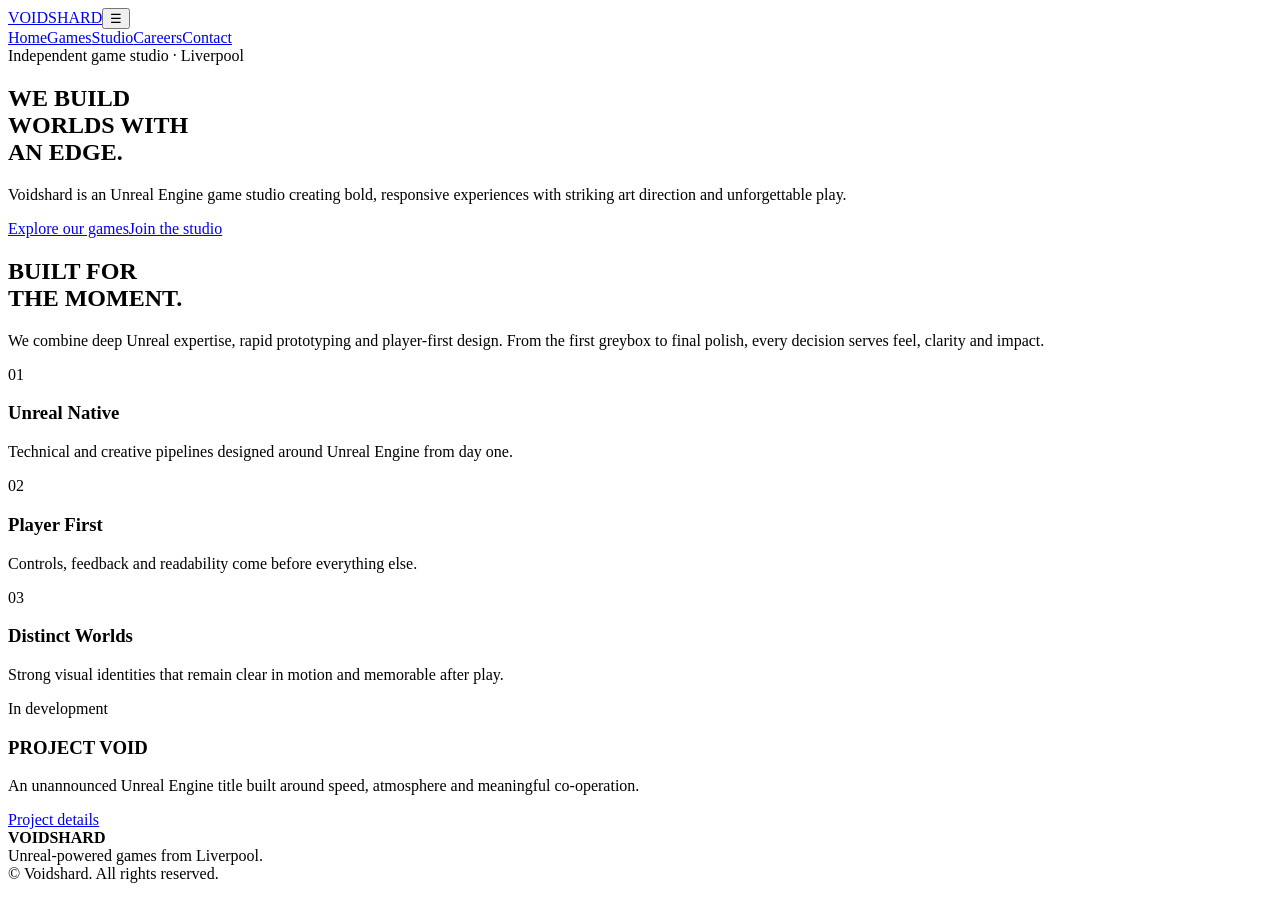
==== index.html @ ba858f99 "Add studio homepage" ====
<!doctype html><html lang="en"><head><meta charset="utf-8"><meta name="viewport" content="width=device-width,initial-scale=1"><meta name="description" content="Voidshard is an Unreal Engine game studio in Liverpool."><title>Home | Voidshard</title><link rel="stylesheet" href="assets/styles.css"></head><body><header class="site-header"><div class="wrap nav"><a class="brand" href="index.html"><span class="mark" aria-hidden="true"></span><span>VOIDSHARD</span></a><button class="menu" aria-label="Toggle navigation" aria-expanded="false">☰</button><nav class="nav-links"><a href="index.html">Home</a><a href="games.html">Games</a><a href="studio.html">Studio</a><a href="careers.html">Careers</a><a href="contact.html">Contact</a></nav></div></header><main><section class="hero"><div class="wrap"><div class="eyebrow">Independent game studio · Liverpool</div><h1>WE BUILD<br>WORLDS WITH<br>AN EDGE.</h1><p>Voidshard is an Unreal Engine game studio creating bold, responsive experiences with striking art direction and unforgettable play.</p><div class="actions"><a class="btn primary" href="games.html">Explore our games</a><a class="btn" href="careers.html">Join the studio</a></div></div></section><section class="section"><div class="wrap"><div class="section-head"><h2>BUILT FOR<br>THE MOMENT.</h2><p>We combine deep Unreal expertise, rapid prototyping and player-first design. From the first greybox to final polish, every decision serves feel, clarity and impact.</p></div><div class="grid-3"><article class="card"><span class="num">01</span><h3>Unreal Native</h3><p>Technical and creative pipelines designed around Unreal Engine from day one.</p></article><article class="card"><span class="num">02</span><h3>Player First</h3><p>Controls, feedback and readability come before everything else.</p></article><article class="card"><span class="num">03</span><h3>Distinct Worlds</h3><p>Strong visual identities that remain clear in motion and memorable after play.</p></article></div></div></section><section class="section"><div class="wrap"><div class="feature"><div class="feature-art" role="img" aria-label="Abstract placeholder artwork for an unannounced game"></div><div class="feature-copy"><div class="eyebrow">In development</div><h3>PROJECT VOID</h3><p>An unannounced Unreal Engine title built around speed, atmosphere and meaningful co-operation.</p><div class="actions"><a class="btn" href="games.html">Project details</a></div></div></div></div></section></main><footer><div class="wrap footer-row"><div><strong>VOIDSHARD</strong><div class="small">Unreal-powered games from Liverpool.</div></div><div class="small">© <span data-year></span> Voidshard. All rights reserved.</div></div></footer><script src="assets/script.js"></script></body></html>
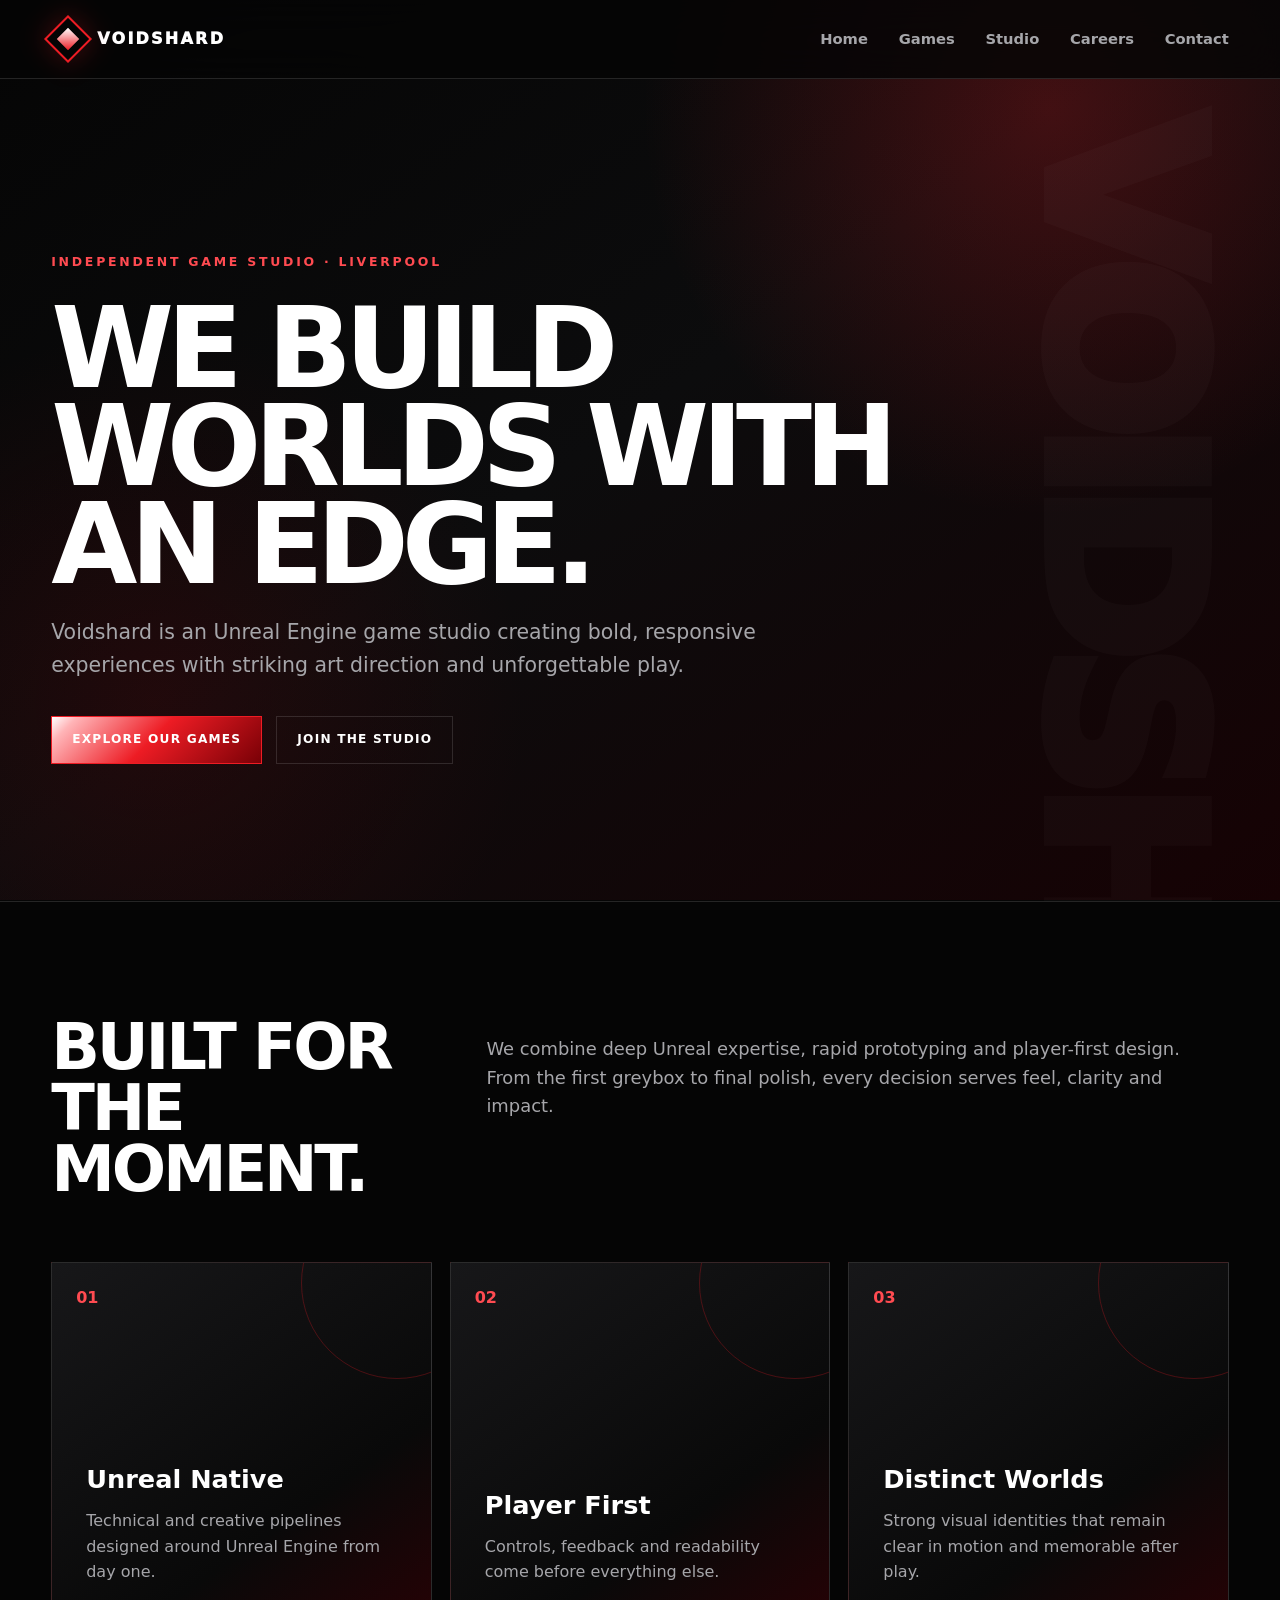
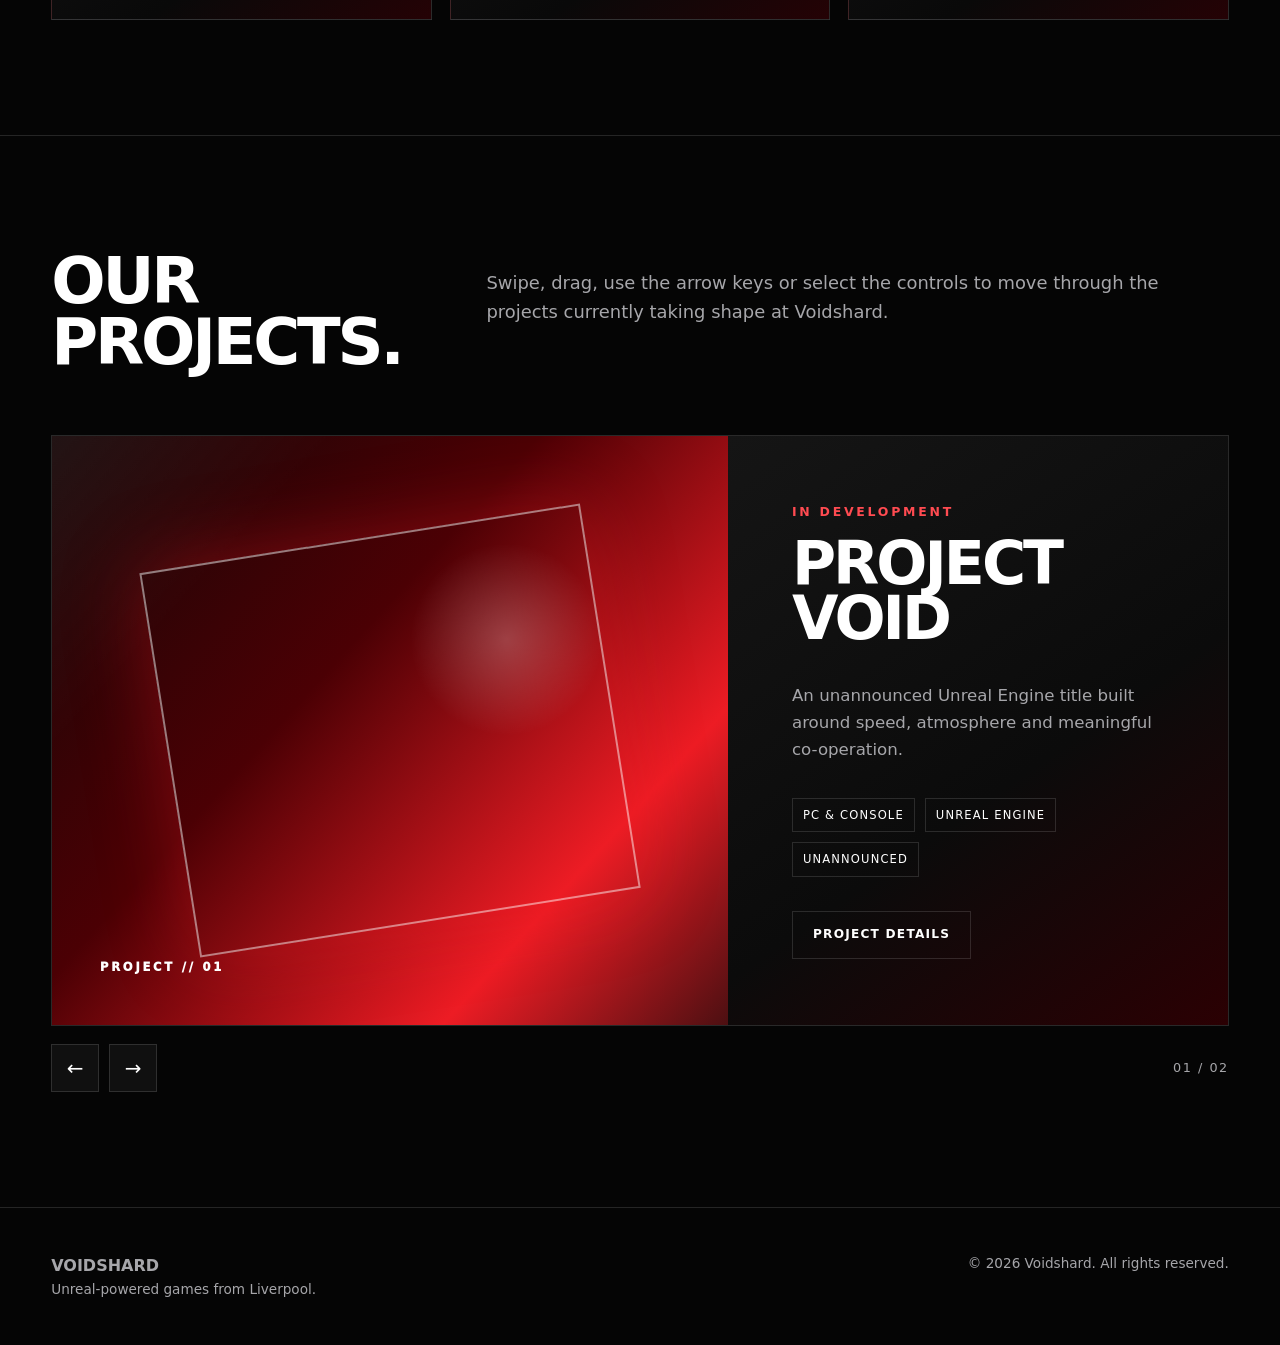
==== commit 8c1c56b7: "Add swipeable project showcase to homepage" ====
--- a/index.html
+++ b/index.html
@@ -1 +1 @@
-<!doctype html><html lang="en"><head><meta charset="utf-8"><meta name="viewport" content="width=device-width,initial-scale=1"><meta name="description" content="Voidshard is an Unreal Engine game studio in Liverpool."><title>Home | Voidshard</title><link rel="stylesheet" href="assets/styles.css"></head><body><header class="site-header"><div class="wrap nav"><a class="brand" href="index.html"><span class="mark" aria-hidden="true"></span><span>VOIDSHARD</span></a><button class="menu" aria-label="Toggle navigation" aria-expanded="false">☰</button><nav class="nav-links"><a href="index.html">Home</a><a href="games.html">Games</a><a href="studio.html">Studio</a><a href="careers.html">Careers</a><a href="contact.html">Contact</a></nav></div></header><main><section class="hero"><div class="wrap"><div class="eyebrow">Independent game studio · Liverpool</div><h1>WE BUILD<br>WORLDS WITH<br>AN EDGE.</h1><p>Voidshard is an Unreal Engine game studio creating bold, responsive experiences with striking art direction and unforgettable play.</p><div class="actions"><a class="btn primary" href="games.html">Explore our games</a><a class="btn" href="careers.html">Join the studio</a></div></div></section><section class="section"><div class="wrap"><div class="section-head"><h2>BUILT FOR<br>THE MOMENT.</h2><p>We combine deep Unreal expertise, rapid prototyping and player-first design. From the first greybox to final polish, every decision serves feel, clarity and impact.</p></div><div class="grid-3"><article class="card"><span class="num">01</span><h3>Unreal Native</h3><p>Technical and creative pipelines designed around Unreal Engine from day one.</p></article><article class="card"><span class="num">02</span><h3>Player First</h3><p>Controls, feedback and readability come before everything else.</p></article><article class="card"><span class="num">03</span><h3>Distinct Worlds</h3><p>Strong visual identities that remain clear in motion and memorable after play.</p></article></div></div></section><section class="section"><div class="wrap"><div class="feature"><div class="feature-art" role="img" aria-label="Abstract placeholder artwork for an unannounced game"></div><div class="feature-copy"><div class="eyebrow">In development</div><h3>PROJECT VOID</h3><p>An unannounced Unreal Engine title built around speed, atmosphere and meaningful co-operation.</p><div class="actions"><a class="btn" href="games.html">Project details</a></div></div></div></div></section></main><footer><div class="wrap footer-row"><div><strong>VOIDSHARD</strong><div class="small">Unreal-powered games from Liverpool.</div></div><div class="small">© <span data-year></span> Voidshard. All rights reserved.</div></div></footer><script src="assets/script.js"></script></body></html>+<!doctype html><html lang="en"><head><meta charset="utf-8"><meta name="viewport" content="width=device-width,initial-scale=1"><meta name="description" content="Voidshard is an Unreal Engine game studio in Liverpool."><title>Home | Voidshard</title><link rel="stylesheet" href="assets/styles.css"></head><body><header class="site-header"><div class="wrap nav"><a class="brand" href="index.html"><span class="mark" aria-hidden="true"></span><span>VOIDSHARD</span></a><button class="menu" aria-label="Toggle navigation" aria-expanded="false">☰</button><nav class="nav-links"><a href="index.html">Home</a><a href="games.html">Games</a><a href="studio.html">Studio</a><a href="careers.html">Careers</a><a href="contact.html">Contact</a></nav></div></header><main><section class="hero"><div class="wrap"><div class="eyebrow">Independent game studio · Liverpool</div><h1>WE BUILD<br>WORLDS WITH<br>AN EDGE.</h1><p>Voidshard is an Unreal Engine game studio creating bold, responsive experiences with striking art direction and unforgettable play.</p><div class="actions"><a class="btn primary" href="games.html">Explore our games</a><a class="btn" href="careers.html">Join the studio</a></div></div></section><section class="section"><div class="wrap"><div class="section-head"><h2>BUILT FOR<br>THE MOMENT.</h2><p>We combine deep Unreal expertise, rapid prototyping and player-first design. From the first greybox to final polish, every decision serves feel, clarity and impact.</p></div><div class="grid-3"><article class="card"><span class="num">01</span><h3>Unreal Native</h3><p>Technical and creative pipelines designed around Unreal Engine from day one.</p></article><article class="card"><span class="num">02</span><h3>Player First</h3><p>Controls, feedback and readability come before everything else.</p></article><article class="card"><span class="num">03</span><h3>Distinct Worlds</h3><p>Strong visual identities that remain clear in motion and memorable after play.</p></article></div></div></section><section class="section"><div class="wrap"><div class="section-head"><h2>OUR<br>PROJECTS.</h2><p>Swipe, drag, use the arrow keys or select the controls to move through the projects currently taking shape at Voidshard.</p></div><div class="projects-shell" data-carousel><div class="projects-viewport"><div class="projects-track"><article class="project-slide"><div class="project-art" data-project="PROJECT // 01"><span class="project-shape"></span></div><div class="project-copy"><div class="eyebrow">In development</div><h3>PROJECT VOID</h3><p>An unannounced Unreal Engine title built around speed, atmosphere and meaningful co-operation.</p><div class="project-meta"><span>PC & Console</span><span>Unreal Engine</span><span>Unannounced</span></div><div class="actions"><a class="btn" href="games.html#project-void">Project details</a></div></div></article><article class="project-slide"><div class="project-art alt" data-project="PROJECT // 02"><span class="project-shape"></span></div><div class="project-copy"><div class="eyebrow">Prototype</div><h3>PROJECT ECHO</h3><p>A second original concept exploring tactical movement, reactive environments and high-stakes team play.</p><div class="project-meta"><span>Prototype</span><span>Original IP</span><span>Unreal Engine</span></div><div class="actions"><a class="btn" href="games.html#project-echo">Project details</a></div></div></article></div></div><div class="carousel-controls"><div class="carousel-buttons"><button class="carousel-btn" type="button" data-prev aria-label="Previous project">←</button><button class="carousel-btn" type="button" data-next aria-label="Next project">→</button></div><div class="carousel-dots" data-dots aria-label="Choose project"></div><div class="carousel-status" aria-live="polite"><span data-current>01</span> / <span data-total>02</span></div></div></div></div></section></main><footer><div class="wrap footer-row"><div><strong>VOIDSHARD</strong><div class="small">Unreal-powered games from Liverpool.</div></div><div class="small">© <span data-year></span> Voidshard. All rights reserved.</div></div></footer><script src="assets/script.js"></script></body></html>
--- a/assets/styles.css
+++ b/assets/styles.css
@@ -0,0 +1 @@
+:root{--black:#050505;--black-2:#0b0b0c;--panel:#111113;--panel-2:#171719;--white:#fff;--off:#f2f2f2;--muted:#a6a6aa;--red:#ed1c24;--red-dark:#790006;--red-soft:#ff4b51;--line:rgba(255,255,255,.13);--max:1440px;--gutter:clamp(18px,4vw,64px)}*{box-sizing:border-box}html{scroll-behavior:smooth}body{margin:0;background:var(--black);color:var(--white);font-family:Inter,ui-sans-serif,system-ui,-apple-system,BlinkMacSystemFont,"Segoe UI",sans-serif;line-height:1.6;overflow-x:hidden}body:before{content:"";position:fixed;inset:0;pointer-events:none;z-index:-2;background:radial-gradient(circle at 82% 12%,rgba(237,28,36,.24),transparent 31%),radial-gradient(circle at 12% 78%,rgba(121,0,6,.2),transparent 28%),linear-gradient(145deg,#050505 0%,#0c0c0d 48%,#160204 100%)}a{color:inherit;text-decoration:none}button{font:inherit}.wrap{width:min(calc(100% - (var(--gutter)*2)),var(--max));margin:auto}.site-header{position:sticky;top:0;z-index:50;background:rgba(5,5,5,.84);backdrop-filter:blur(20px);border-bottom:1px solid var(--line)}.nav{min-height:78px;display:flex;align-items:center;justify-content:space-between;gap:24px}.brand{display:flex;align-items:center;gap:12px;font-weight:950;letter-spacing:.14em}.mark{width:34px;aspect-ratio:1;border:2px solid var(--red);transform:rotate(45deg);position:relative;box-shadow:0 0 28px rgba(237,28,36,.28)}.mark:after{content:"";position:absolute;inset:7px;background:linear-gradient(135deg,var(--white),var(--red))}.nav-links{display:flex;gap:clamp(16px,2.4vw,34px);font-size:.92rem;font-weight:750}.nav-links a{color:var(--muted)}.nav-links a:hover,.nav-links a.active{color:var(--white)}.menu{display:none;background:none;border:0;color:white;font-size:1.4rem}.hero{min-height:calc(100svh - 78px);display:grid;align-items:end;padding:clamp(84px,12vh,150px) 0 clamp(56px,8vh,90px);position:relative;overflow:hidden}.hero:after{content:"VOIDSHARD";position:absolute;right:-1vw;top:4vh;font-size:clamp(5rem,17vw,20rem);font-weight:1000;letter-spacing:-.09em;color:rgba(255,255,255,.025);writing-mode:vertical-rl}.eyebrow{color:var(--red-soft);text-transform:uppercase;letter-spacing:.22em;font-size:.78rem;font-weight:900}.hero h1,.page-hero h1{font-size:clamp(3.4rem,8.7vw,9rem);line-height:.88;letter-spacing:-.065em;margin:.25em 0 .2em;max-width:1100px}.hero p,.page-hero p{font-size:clamp(1rem,1.6vw,1.4rem);color:var(--muted);max-width:760px}.actions{display:flex;gap:14px;flex-wrap:wrap;margin-top:34px}.btn{display:inline-flex;align-items:center;justify-content:center;min-height:48px;padding:13px 20px;border:1px solid var(--line);font-weight:850;text-transform:uppercase;letter-spacing:.1em;font-size:.76rem;transition:.2s;background:transparent;color:var(--white)}.btn.primary{background:linear-gradient(135deg,var(--white) 0%,#ffb4b7 10%,var(--red) 48%,var(--red-dark) 100%);color:var(--white);border-color:var(--red)}.btn:hover{transform:translateY(-2px);border-color:rgba(255,255,255,.38)}.section{padding:clamp(72px,9vw,130px) 0;border-top:1px solid var(--line)}.section-head{display:grid;grid-template-columns:minmax(0,1fr) minmax(0,2fr);gap:clamp(26px,5vw,72px);margin-bottom:clamp(36px,5vw,62px)}.section h2{font-size:clamp(2.4rem,5vw,5.4rem);line-height:.95;letter-spacing:-.05em;margin:0}.section-head p{color:var(--muted);max-width:760px;font-size:clamp(1rem,1.4vw,1.15rem)}.grid-3{display:grid;grid-template-columns:repeat(3,minmax(0,1fr));gap:18px}.card{background:linear-gradient(145deg,var(--panel-2),#090909 68%,#250205);border:1px solid var(--line);min-height:clamp(280px,28vw,360px);padding:clamp(24px,3vw,34px);display:flex;flex-direction:column;justify-content:flex-end;position:relative;overflow:hidden}.card:before{content:"";position:absolute;width:190px;aspect-ratio:1;border:1px solid rgba(237,28,36,.28);border-radius:50%;top:-76px;right:-62px}.card .num{position:absolute;top:22px;left:24px;color:var(--red-soft);font-weight:900}.card h3{font-size:clamp(1.45rem,2vw,1.85rem);margin:0 0 8px}.card p{color:var(--muted);margin:0}.page-hero{padding:clamp(110px,14vw,180px) 0 clamp(70px,9vw,110px);min-height:58svh;display:flex;align-items:flex-end}.prose{max-width:850px}.prose h2{font-size:2rem;margin-top:2.5em}.prose p,.prose li{color:var(--muted);font-size:1.08rem}.jobs{display:grid;gap:12px}.job{display:grid;grid-template-columns:1fr auto;align-items:center;padding:24px;border:1px solid var(--line);background:linear-gradient(145deg,var(--panel),#150204)}.job h3{margin:0}.job span{color:var(--muted)}.contact-grid{display:grid;grid-template-columns:repeat(2,minmax(0,1fr));gap:30px}.contact-card{padding:34px;border:1px solid var(--line);background:linear-gradient(145deg,var(--panel),#170204)}.projects-shell{position:relative}.projects-viewport{overflow:hidden;border:1px solid var(--line);background:#090909;touch-action:pan-y pinch-zoom}.projects-track{display:flex;transition:transform .55s cubic-bezier(.22,.61,.36,1);will-change:transform}.project-slide{min-width:100%;display:grid;grid-template-columns:minmax(0,1.15fr) minmax(320px,.85fr);min-height:clamp(480px,46vw,650px)}.project-art{position:relative;overflow:hidden;isolation:isolate;background:#140103}.project-art:before{content:"";position:absolute;inset:-10%;background:radial-gradient(circle at 65% 38%,rgba(255,255,255,.22),transparent 14%),linear-gradient(135deg,rgba(255,255,255,.08),transparent 28%),linear-gradient(135deg,#080808 0%,#4b0004 42%,#ed1c24 72%,#0a0a0a 100%);transform:rotate(-3deg);z-index:-2}.project-art.alt:before{background:radial-gradient(circle at 32% 40%,rgba(255,255,255,.3),transparent 11%),linear-gradient(145deg,#fff 0%,#ff7479 8%,#8f0007 37%,#111 72%,#000 100%)}.project-art:after{content:attr(data-project);position:absolute;left:clamp(22px,4vw,48px);bottom:clamp(22px,4vw,48px);font-weight:950;letter-spacing:.24em;font-size:.72rem}.project-shape{position:absolute;inset:17%;border:clamp(2px,.22vw,4px) solid rgba(255,255,255,.48);transform:rotate(-9deg);box-shadow:0 0 80px rgba(237,28,36,.36)}.project-art.alt .project-shape{border-radius:50%;transform:rotate(0) scale(.78);box-shadow:0 0 0 36px rgba(237,28,36,.16),0 0 110px rgba(255,255,255,.2)}.project-copy{padding:clamp(34px,5vw,72px);display:flex;flex-direction:column;justify-content:center;background:linear-gradient(145deg,#151515 0%,#0b0b0b 58%,#2b0003 100%)}.project-copy h3{font-size:clamp(2.4rem,4.7vw,5rem);line-height:.92;margin:14px 0 20px;letter-spacing:-.05em}.project-copy p{color:var(--muted);font-size:clamp(1rem,1.3vw,1.14rem)}.project-meta{display:flex;gap:10px;flex-wrap:wrap;margin-top:18px}.project-meta span{border:1px solid var(--line);padding:7px 10px;font-size:.72rem;text-transform:uppercase;letter-spacing:.1em}.carousel-controls{display:flex;align-items:center;justify-content:space-between;gap:20px;margin-top:18px}.carousel-buttons{display:flex;gap:10px}.carousel-btn{width:48px;aspect-ratio:1;border:1px solid var(--line);background:#101010;color:#fff;cursor:pointer;font-size:1.25rem}.carousel-btn:hover{background:var(--red)}.carousel-dots{display:flex;gap:8px}.carousel-dot{width:28px;height:4px;border:0;background:#444;cursor:pointer;padding:0}.carousel-dot.active{background:var(--red)}.carousel-status{color:var(--muted);font-size:.8rem;letter-spacing:.12em;text-transform:uppercase}footer{padding:45px 0;border-top:1px solid var(--line);color:var(--muted)}.footer-row{display:flex;justify-content:space-between;gap:20px;flex-wrap:wrap}.small{font-size:.85rem;color:var(--muted)}@media(max-width:980px){.project-slide{grid-template-columns:1fr;min-height:0}.project-art{min-height:clamp(320px,56vw,520px)}.project-copy{min-height:340px}.section-head{grid-template-columns:1fr}.grid-3{grid-template-columns:repeat(2,minmax(0,1fr))}}@media(max-width:760px){:root{--gutter:20px}.nav-links{display:none;position:absolute;top:78px;left:0;right:0;padding:25px 20px;background:#090909;flex-direction:column;border-bottom:1px solid var(--line)}.nav-links.open{display:flex}.menu{display:block}.contact-grid,.grid-3{grid-template-columns:1fr}.hero h1,.page-hero h1{font-size:clamp(3rem,15vw,5.6rem)}.job{grid-template-columns:1fr;gap:8px}.project-art{min-height:72vw}.project-copy{padding:30px 24px;min-height:360px}.carousel-controls{align-items:flex-end}.carousel-status{display:none}}@media(max-width:430px){.brand{font-size:.9rem}.mark{width:29px}.hero{padding-top:72px}.actions{display:grid}.btn{width:100%}.project-copy h3{font-size:2.45rem}.carousel-dot{width:20px}}@media(min-width:1800px){:root{--max:1640px}.hero h1,.page-hero h1{font-size:9.5rem}.project-slide{min-height:720px}}@media(prefers-reduced-motion:reduce){html{scroll-behavior:auto}*,*:before,*:after{transition-duration:.01ms!important;animation-duration:.01ms!important;animation-iteration-count:1!important}}
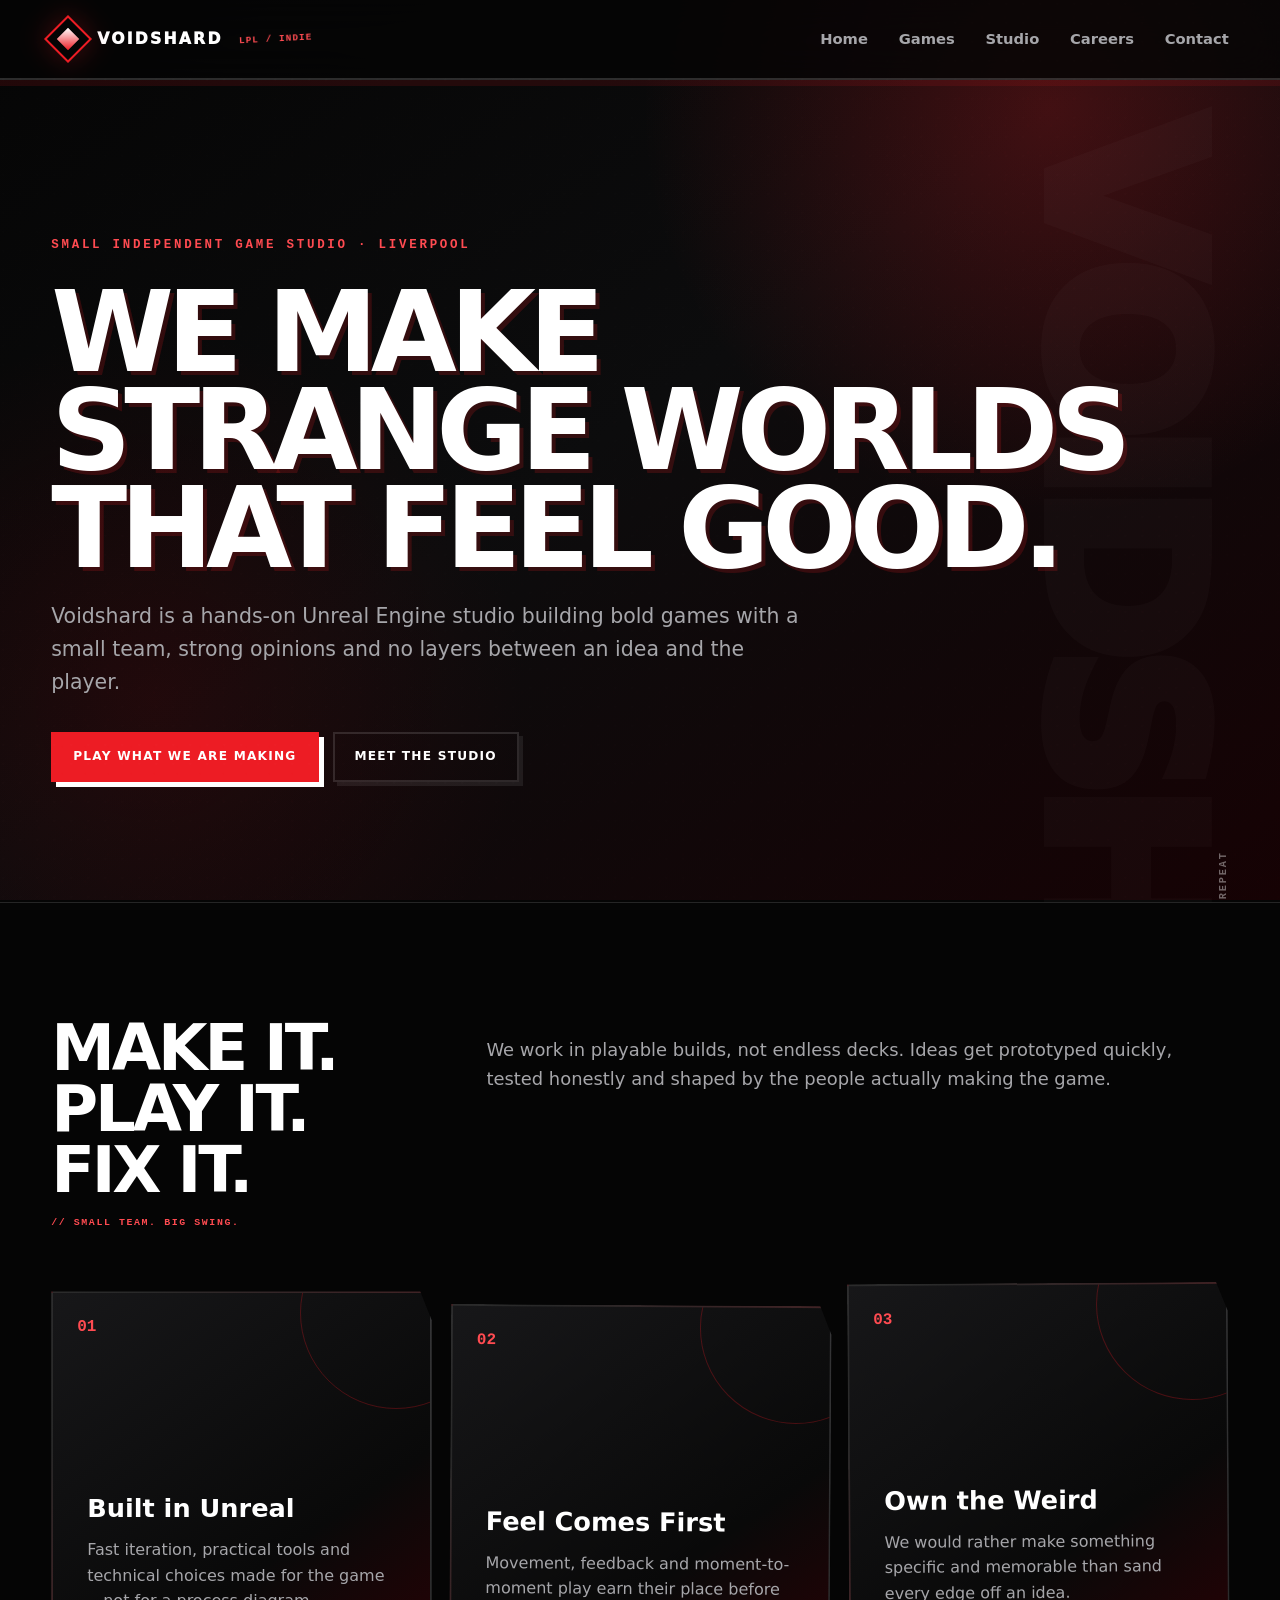
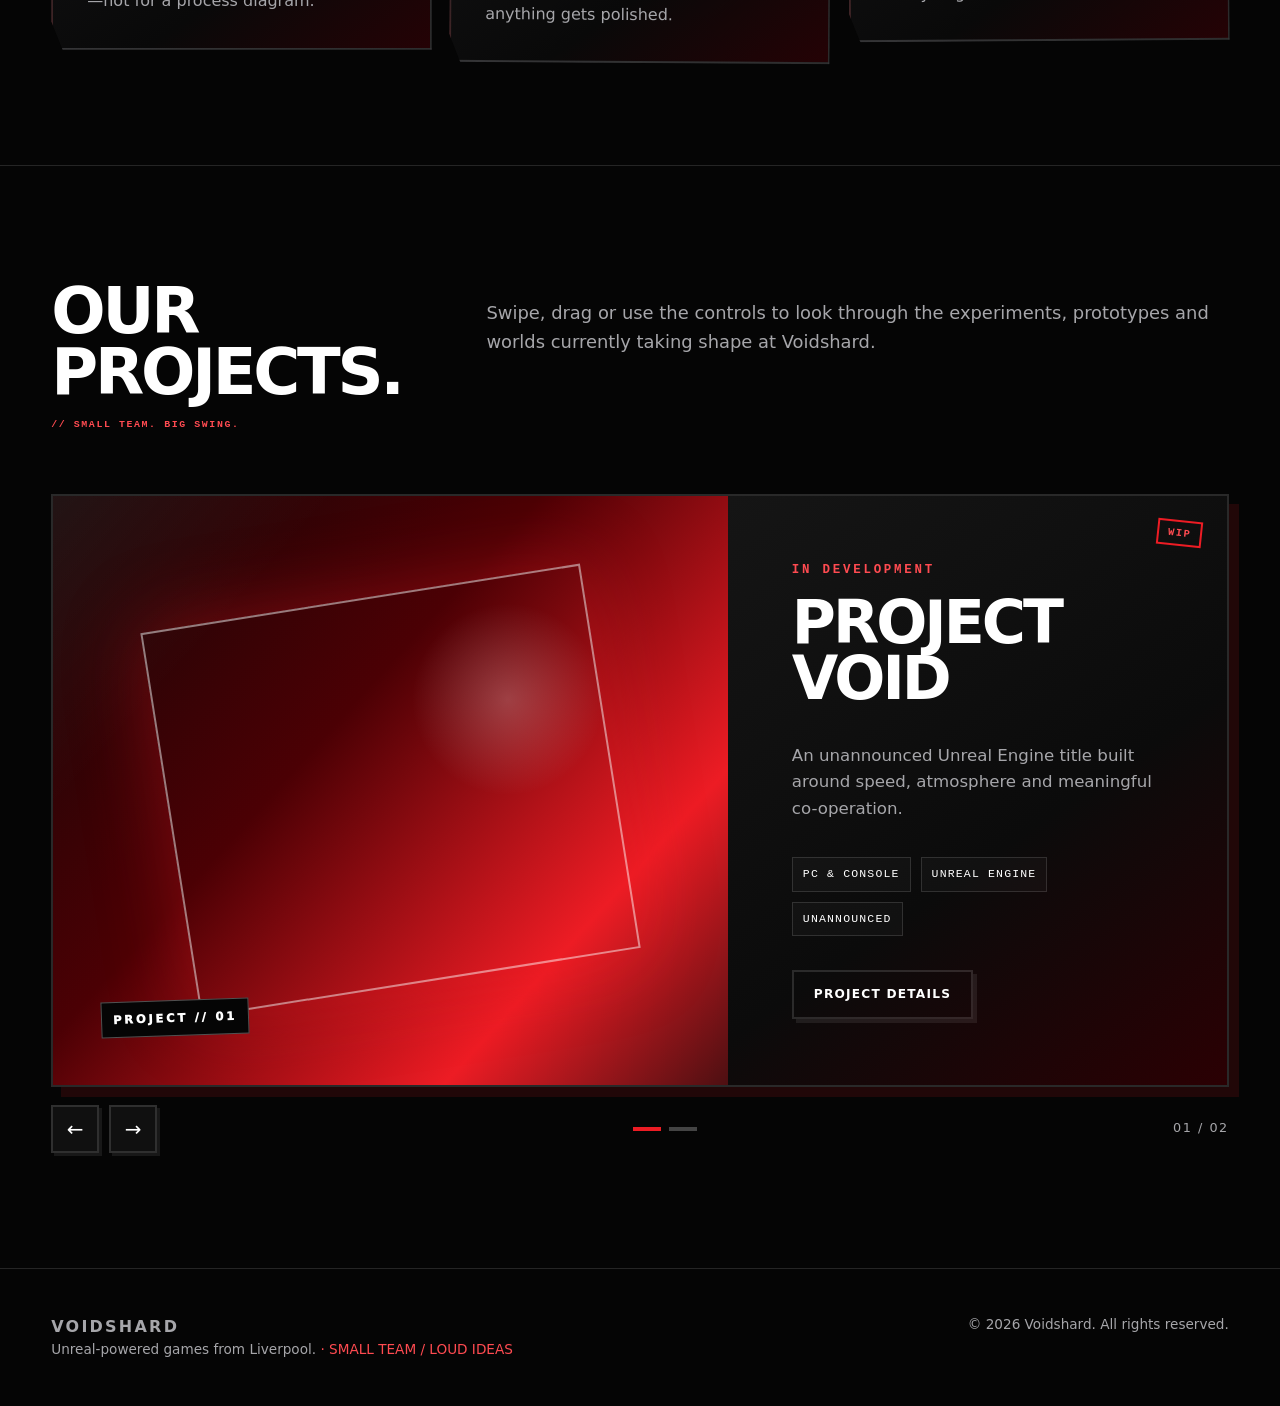
==== commit 38a64d34: "Make homepage voice more indie and personal" ====
--- a/index.html
+++ b/index.html
@@ -1 +1 @@
-<!doctype html><html lang="en"><head><meta charset="utf-8"><meta name="viewport" content="width=device-width,initial-scale=1"><meta name="description" content="Voidshard is an Unreal Engine game studio in Liverpool."><title>Home | Voidshard</title><link rel="stylesheet" href="assets/styles.css"></head><body><header class="site-header"><div class="wrap nav"><a class="brand" href="index.html"><span class="mark" aria-hidden="true"></span><span>VOIDSHARD</span></a><button class="menu" aria-label="Toggle navigation" aria-expanded="false">☰</button><nav class="nav-links"><a href="index.html">Home</a><a href="games.html">Games</a><a href="studio.html">Studio</a><a href="careers.html">Careers</a><a href="contact.html">Contact</a></nav></div></header><main><section class="hero"><div class="wrap"><div class="eyebrow">Independent game studio · Liverpool</div><h1>WE BUILD<br>WORLDS WITH<br>AN EDGE.</h1><p>Voidshard is an Unreal Engine game studio creating bold, responsive experiences with striking art direction and unforgettable play.</p><div class="actions"><a class="btn primary" href="games.html">Explore our games</a><a class="btn" href="careers.html">Join the studio</a></div></div></section><section class="section"><div class="wrap"><div class="section-head"><h2>BUILT FOR<br>THE MOMENT.</h2><p>We combine deep Unreal expertise, rapid prototyping and player-first design. From the first greybox to final polish, every decision serves feel, clarity and impact.</p></div><div class="grid-3"><article class="card"><span class="num">01</span><h3>Unreal Native</h3><p>Technical and creative pipelines designed around Unreal Engine from day one.</p></article><article class="card"><span class="num">02</span><h3>Player First</h3><p>Controls, feedback and readability come before everything else.</p></article><article class="card"><span class="num">03</span><h3>Distinct Worlds</h3><p>Strong visual identities that remain clear in motion and memorable after play.</p></article></div></div></section><section class="section"><div class="wrap"><div class="section-head"><h2>OUR<br>PROJECTS.</h2><p>Swipe, drag, use the arrow keys or select the controls to move through the projects currently taking shape at Voidshard.</p></div><div class="projects-shell" data-carousel><div class="projects-viewport"><div class="projects-track"><article class="project-slide"><div class="project-art" data-project="PROJECT // 01"><span class="project-shape"></span></div><div class="project-copy"><div class="eyebrow">In development</div><h3>PROJECT VOID</h3><p>An unannounced Unreal Engine title built around speed, atmosphere and meaningful co-operation.</p><div class="project-meta"><span>PC & Console</span><span>Unreal Engine</span><span>Unannounced</span></div><div class="actions"><a class="btn" href="games.html#project-void">Project details</a></div></div></article><article class="project-slide"><div class="project-art alt" data-project="PROJECT // 02"><span class="project-shape"></span></div><div class="project-copy"><div class="eyebrow">Prototype</div><h3>PROJECT ECHO</h3><p>A second original concept exploring tactical movement, reactive environments and high-stakes team play.</p><div class="project-meta"><span>Prototype</span><span>Original IP</span><span>Unreal Engine</span></div><div class="actions"><a class="btn" href="games.html#project-echo">Project details</a></div></div></article></div></div><div class="carousel-controls"><div class="carousel-buttons"><button class="carousel-btn" type="button" data-prev aria-label="Previous project">←</button><button class="carousel-btn" type="button" data-next aria-label="Next project">→</button></div><div class="carousel-dots" data-dots aria-label="Choose project"></div><div class="carousel-status" aria-live="polite"><span data-current>01</span> / <span data-total>02</span></div></div></div></div></section></main><footer><div class="wrap footer-row"><div><strong>VOIDSHARD</strong><div class="small">Unreal-powered games from Liverpool.</div></div><div class="small">© <span data-year></span> Voidshard. All rights reserved.</div></div></footer><script src="assets/script.js"></script></body></html>+<!doctype html><html lang="en"><head><meta charset="utf-8"><meta name="viewport" content="width=device-width,initial-scale=1"><meta name="description" content="Voidshard is an Unreal Engine game studio in Liverpool."><title>Home | Voidshard</title><link rel="stylesheet" href="assets/styles.css"></head><body><header class="site-header"><div class="wrap nav"><a class="brand" href="index.html"><span class="mark" aria-hidden="true"></span><span>VOIDSHARD</span></a><button class="menu" aria-label="Toggle navigation" aria-expanded="false">☰</button><nav class="nav-links"><a href="index.html">Home</a><a href="games.html">Games</a><a href="studio.html">Studio</a><a href="careers.html">Careers</a><a href="contact.html">Contact</a></nav></div></header><main><section class="hero"><div class="wrap"><div class="eyebrow">Small independent game studio · Liverpool</div><h1>WE MAKE<br>STRANGE WORLDS<br>THAT FEEL GOOD.</h1><p>Voidshard is a hands-on Unreal Engine studio building bold games with a small team, strong opinions and no layers between an idea and the player.</p><div class="actions"><a class="btn primary" href="games.html">Play what we are making</a><a class="btn" href="studio.html">Meet the studio</a></div></div></section><section class="section"><div class="wrap"><div class="section-head"><h2>MAKE IT.<br>PLAY IT.<br>FIX IT.</h2><p>We work in playable builds, not endless decks. Ideas get prototyped quickly, tested honestly and shaped by the people actually making the game.</p></div><div class="grid-3"><article class="card"><span class="num">01</span><h3>Built in Unreal</h3><p>Fast iteration, practical tools and technical choices made for the game—not for a process diagram.</p></article><article class="card"><span class="num">02</span><h3>Feel Comes First</h3><p>Movement, feedback and moment-to-moment play earn their place before anything gets polished.</p></article><article class="card"><span class="num">03</span><h3>Own the Weird</h3><p>We would rather make something specific and memorable than sand every edge off an idea.</p></article></div></div></section><section class="section"><div class="wrap"><div class="section-head"><h2>OUR<br>PROJECTS.</h2><p>Swipe, drag or use the controls to look through the experiments, prototypes and worlds currently taking shape at Voidshard.</p></div><div class="projects-shell" data-carousel><div class="projects-viewport"><div class="projects-track"><article class="project-slide"><div class="project-art" data-project="PROJECT // 01"><span class="project-shape"></span></div><div class="project-copy"><div class="eyebrow">In development</div><h3>PROJECT VOID</h3><p>An unannounced Unreal Engine title built around speed, atmosphere and meaningful co-operation.</p><div class="project-meta"><span>PC & Console</span><span>Unreal Engine</span><span>Unannounced</span></div><div class="actions"><a class="btn" href="games.html#project-void">Project details</a></div></div></article><article class="project-slide"><div class="project-art alt" data-project="PROJECT // 02"><span class="project-shape"></span></div><div class="project-copy"><div class="eyebrow">Prototype</div><h3>PROJECT ECHO</h3><p>A second original concept exploring tactical movement, reactive environments and high-stakes team play.</p><div class="project-meta"><span>Prototype</span><span>Original IP</span><span>Unreal Engine</span></div><div class="actions"><a class="btn" href="games.html#project-echo">Project details</a></div></div></article></div></div><div class="carousel-controls"><div class="carousel-buttons"><button class="carousel-btn" type="button" data-prev aria-label="Previous project">←</button><button class="carousel-btn" type="button" data-next aria-label="Next project">→</button></div><div class="carousel-dots" data-dots aria-label="Choose project"></div><div class="carousel-status" aria-live="polite"><span data-current>01</span> / <span data-total>02</span></div></div></div></div></section></main><footer><div class="wrap footer-row"><div><strong>VOIDSHARD</strong><div class="small">Unreal-powered games from Liverpool.</div></div><div class="small">© <span data-year></span> Voidshard. All rights reserved.</div></div></footer><script src="assets/script.js"></script></body></html>
